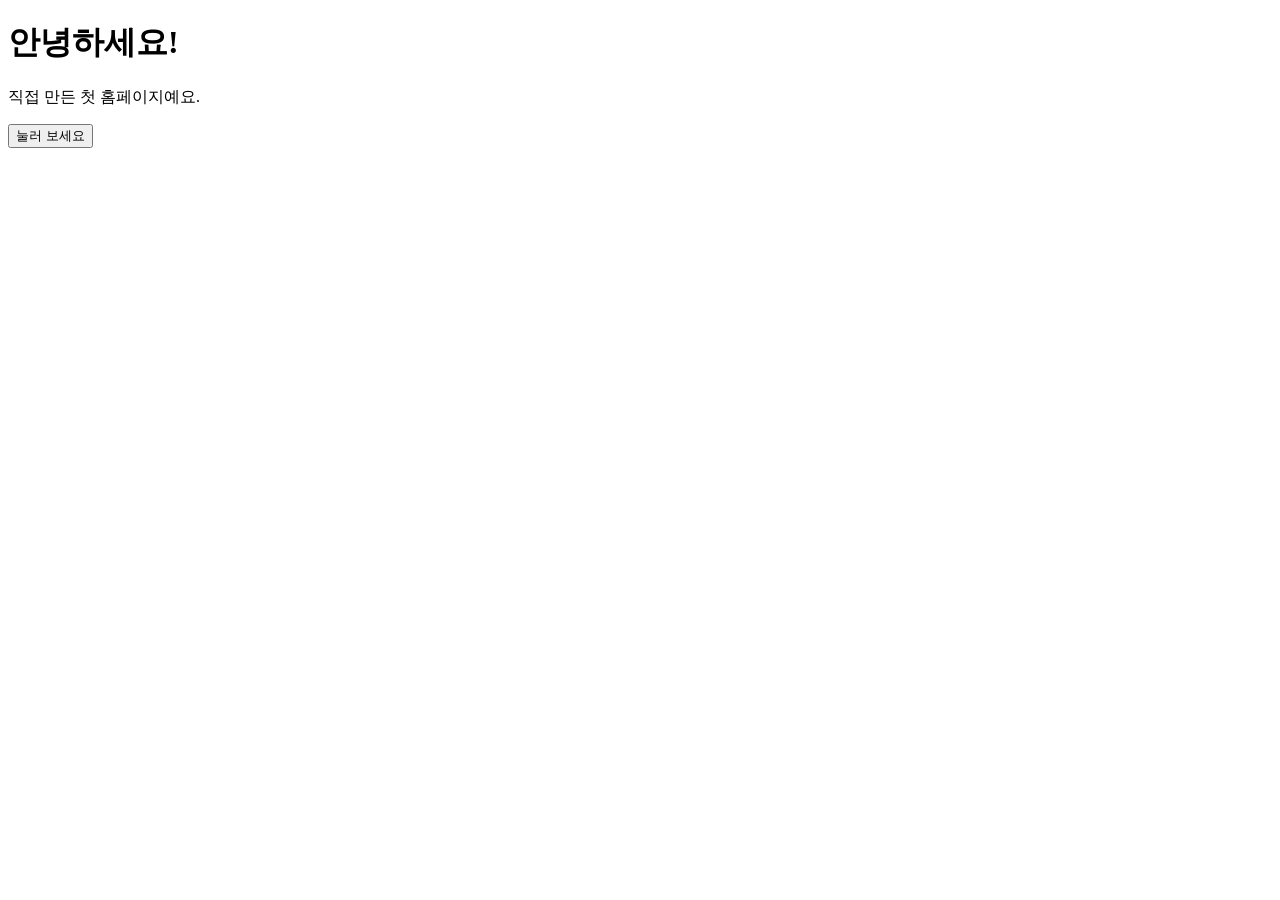
==== index.html @ 2c1e01d2 "Add initial homepage" ====
<!DOCTYPE html>
<html lang="ko">
<head>
  <meta charset="UTF-8">
  <meta name="viewport" content="width=device-width, initial-scale=1.0">
  <title>나의 첫 홈페이지</title>
</head>
<body>
  <h1>안녕하세요!</h1>
  <p>직접 만든 첫 홈페이지예요.</p>
  <button onclick="alert('반가워요!')">눌러 보세요</button>
</body>
</html>
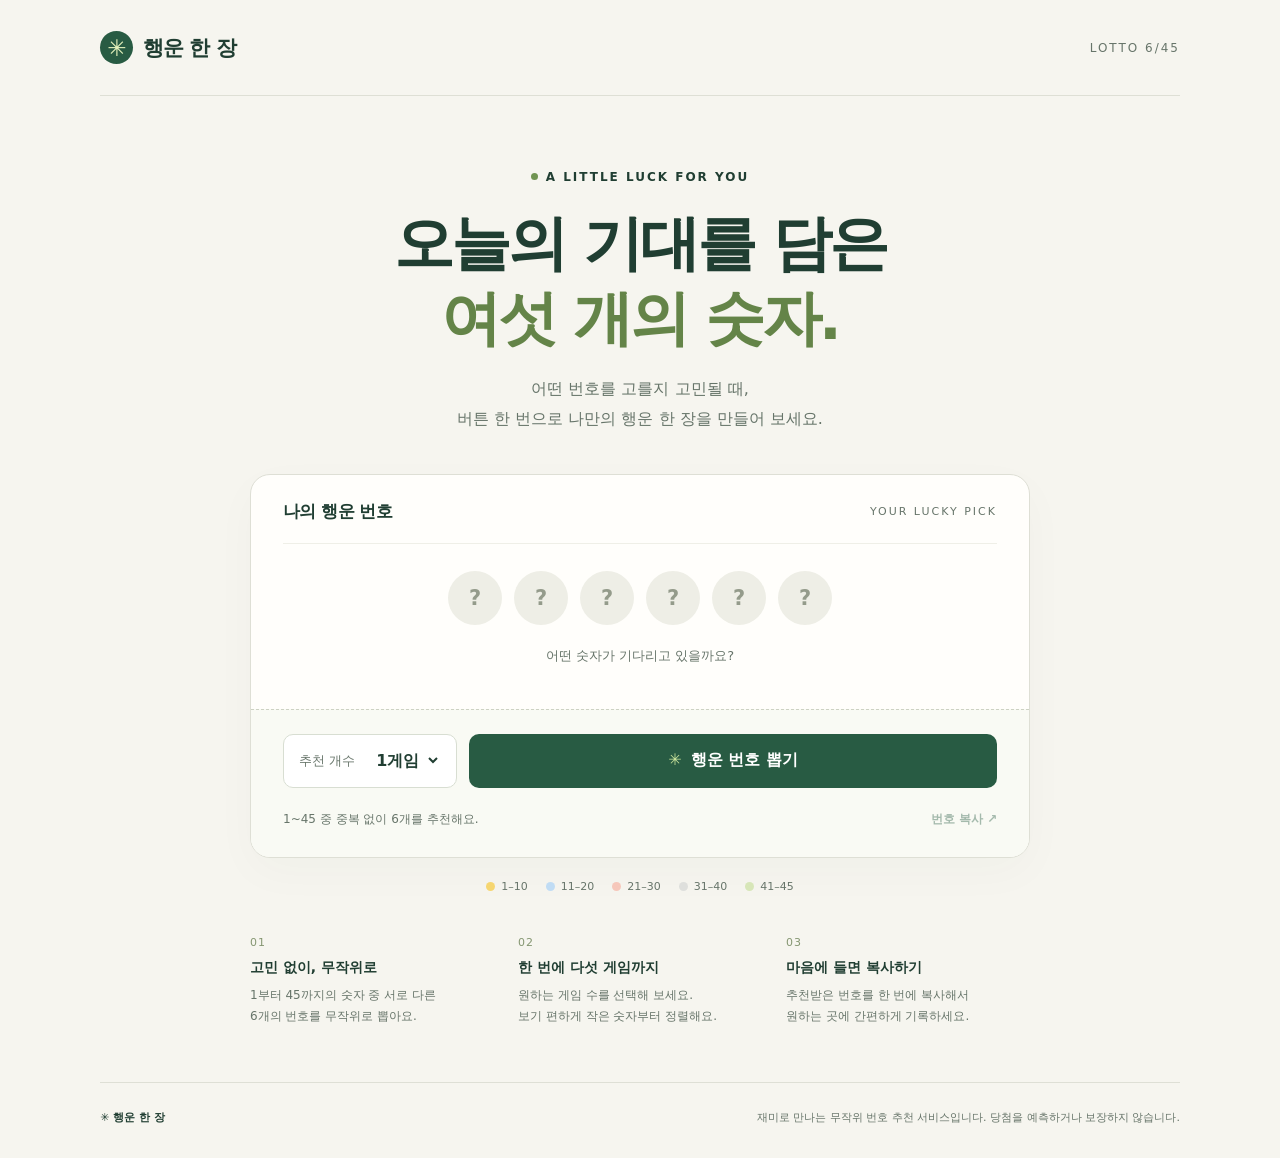
==== commit f2a9481c: "Build responsive lotto number generator" ====
--- a/index.html
+++ b/index.html
@@ -3,11 +3,204 @@
 <head>
   <meta charset="UTF-8">
   <meta name="viewport" content="width=device-width, initial-scale=1.0">
-  <title>나의 첫 홈페이지</title>
+  <meta name="theme-color" content="#f6f5ef">
+  <meta name="description" content="버튼 한 번으로 로또 6/45 번호를 무작위로 추천받으세요. 최대 5게임을 한 번에 만들고 복사할 수 있습니다.">
+  <title>행운 한 장 — 로또 번호 추천</title>
+  <style>
+    :root { color-scheme: light; --ink: #203e32; --muted: #67756a; --paper: #f6f5ef; --line: #dedfd5; --green: #285b43; }
+    * { box-sizing: border-box; }
+    body { margin: 0; background: var(--paper); color: var(--ink); font-family: "맑은 고딕", "Malgun Gothic", system-ui, sans-serif; }
+    button, select { font: inherit; }
+    button, a, select { -webkit-tap-highlight-color: transparent; }
+    button { cursor: pointer; }
+    a { color: inherit; }
+    :focus-visible { outline: 3px solid #c78122; outline-offset: 5px; }
+    .wrap { width: min(1080px, calc(100% - 48px)); margin: auto; }
+    header { height: 96px; display: flex; align-items: center; justify-content: space-between; border-bottom: 1px solid var(--line); }
+    .brand { display: flex; align-items: center; gap: 10px; text-decoration: none; font-weight: 800; font-size: 21px; letter-spacing: -1px; }
+    .brand-mark { display: grid; place-items: center; width: 33px; height: 33px; background: var(--green); color: #e4f2bb; border-radius: 50%; font-size: 23px; }
+    .header-note { color: var(--muted); font-size: 12px; letter-spacing: 2px; }
+    main { padding: 69px 0 54px; }
+    .hero { text-align: center; }
+    .eyebrow { display: inline-flex; gap: 8px; align-items: center; font-size: 12px; font-weight: 700; letter-spacing: 2px; }
+    .dot { width: 7px; height: 7px; border-radius: 50%; background: #719452; }
+    h1 { margin: 22px 0 18px; font-size: clamp(36px, 5.5vw, 60px); letter-spacing: -3px; line-height: 1.25; font-weight: 800; }
+    h1 span { color: #648448; }
+    .intro { margin: 0; color: var(--muted); font-size: 16px; line-height: 1.9; word-break: keep-all; }
+    .generator { max-width: 780px; margin: 39px auto 0; border: 1px solid var(--line); border-radius: 20px; background: #fffefb; box-shadow: 0 14px 45px #203e3207; overflow: hidden; }
+    .ticket-top { padding: 25px 32px 20px; display: flex; align-items: center; justify-content: space-between; gap: 12px; }
+    .ticket-top h2 { font-size: 17px; margin: 0; letter-spacing: -.6px; }
+    .ticket-label { font-size: 11px; letter-spacing: 2px; color: var(--muted); }
+    .ticket-body { padding: 0 32px 25px; }
+    .result-list { display: grid; gap: 12px; }
+    .game { display: flex; align-items: center; justify-content: center; gap: 23px; padding: 20px 0; border-top: 1px solid #efefe7; }
+    .game-label { font-size: 12px; color: var(--muted); white-space: nowrap; }
+    .balls { display: flex; justify-content: center; gap: 12px; }
+    .ball { width: 54px; height: 54px; border-radius: 50%; display: grid; place-items: center; font-size: 21px; font-weight: 800; font-variant-numeric: tabular-nums; box-shadow: inset 0 -3px 0 #0000000a; }
+    .yellow { background: #f6d671; color: #664600; }
+    .blue { background: #c0dcf4; color: #244d72; }
+    .red { background: #f6c7ba; color: #813e32; }
+    .gray { background: #dedfdc; color: #4f5850; }
+    .green { background: #d7e6b8; color: #405d26; }
+    .empty { padding: 27px 0 14px; border-top: 1px solid #efefe7; text-align: center; }
+    .empty .ball { background: #eeeee6; color: #949b8b; box-shadow: none; }
+    .empty p { color: var(--muted); font-size: 13px; margin: 22px 0 5px; }
+    .ticket-controls { position: relative; padding: 24px 32px; border-top: 1px dashed #cdd2c3; background: #f9faf4; }
+    .control-row { display: flex; gap: 12px; }
+    .select-wrap { display: flex; align-items: center; gap: 12px; padding: 0 15px; background: white; border: 1px solid #d8ded2; border-radius: 10px; }
+    .select-wrap label { font-size: 13px; color: var(--muted); white-space: nowrap; }
+    select { border: 0; padding: 15px 5px; color: var(--ink); background: white; font-weight: 700; cursor: pointer; }
+    .generate { flex: 1; min-height: 54px; border: 0; border-radius: 10px; background: var(--green); color: white; font-weight: 700; transition: background .15s, transform .15s; }
+    .generate:hover { background: #1c4632; }
+    .generate:active { transform: translateY(1px); }
+    .generate span { margin-right: 9px; color: #c9e49b; }
+    .result-footer { display: flex; align-items: center; justify-content: space-between; margin-top: 18px; min-height: 25px; gap: 12px; }
+    .status { margin: 0; font-size: 12px; color: var(--muted); }
+    .copy { border: 0; padding: 5px 0 5px 10px; color: var(--green); background: transparent; font-size: 12px; font-weight: 700; white-space: nowrap; }
+    .copy:disabled { opacity: .4; cursor: default; }
+    .legend { display: flex; justify-content: center; flex-wrap: wrap; gap: 18px; margin: 22px 0 0; padding: 0; list-style: none; }
+    .legend li { display: flex; align-items: center; gap: 6px; color: var(--muted); font-size: 11px; }
+    .swatch { width: 9px; height: 9px; border-radius: 50%; }
+    .notes { max-width: 780px; display: grid; grid-template-columns: repeat(3, 1fr); gap: 24px; margin: 43px auto 0; }
+    .note-number { display: block; color: #859671; font-size: 11px; letter-spacing: 1px; margin-bottom: 10px; }
+    .notes h3 { font-size: 14px; margin: 0 0 8px; }
+    .notes p { color: var(--muted); font-size: 12px; line-height: 1.8; margin: 0; word-break: keep-all; }
+    footer { border-top: 1px solid var(--line); padding: 25px 0 30px; display: flex; justify-content: space-between; gap: 16px; color: var(--muted); font-size: 11px; line-height: 1.8; }
+    footer p { margin: 0; }
+    .footer-brand { font-weight: 700; color: var(--ink); white-space: nowrap; }
+    @media (max-width: 600px) {
+      .wrap { width: calc(100% - 32px); }
+      header { height: 76px; }
+      .header-note { font-size: 10px; letter-spacing: 1px; }
+      main { padding: 44px 0 36px; }
+      h1 { letter-spacing: -2px; }
+      .intro { font-size: 14px; }
+      .generator { margin-top: 28px; }
+      .ticket-top { padding: 22px 18px 18px; }
+      .ticket-body { padding: 0 14px 20px; }
+      .ticket-controls { padding: 20px 18px; }
+      .game { flex-direction: column; gap: 12px; padding: 16px 0; }
+      .balls { gap: 8px; }
+      .ball { width: clamp(32px, 10vw, 46px); height: clamp(32px, 10vw, 46px); font-size: 18px; }
+      .control-row { flex-direction: column; }
+      .select-wrap { justify-content: space-between; }
+      .legend { gap: 12px; }
+      .notes { gap: 22px; grid-template-columns: 1fr; margin-top: 32px; }
+      .note-number { float: left; margin: 3px 14px 0 0; }
+      .notes p { padding-left: 29px; }
+      footer { flex-direction: column; gap: 7px; }
+    }
+  </style>
 </head>
 <body>
-  <h1>안녕하세요!</h1>
-  <p>직접 만든 첫 홈페이지예요.</p>
-  <button onclick="alert('반가워요!')">눌러 보세요</button>
+  <div class="wrap">
+    <header>
+      <a class="brand" href="./" aria-label="행운 한 장 홈"><span class="brand-mark" aria-hidden="true">✳</span>행운 한 장</a>
+      <span class="header-note">LOTTO 6/45</span>
+    </header>
+    <main>
+      <section class="hero" aria-labelledby="page-title">
+        <div class="eyebrow"><span class="dot" aria-hidden="true"></span>A LITTLE LUCK FOR YOU</div>
+        <h1 id="page-title">오늘의 기대를 담은<br><span>여섯 개의 숫자.</span></h1>
+        <p class="intro">어떤 번호를 고를지 고민될 때,<br>버튼 한 번으로 나만의 행운 한 장을 만들어 보세요.</p>
+      </section>
+      <section class="generator" aria-labelledby="ticket-title">
+        <div class="ticket-top"><h2 id="ticket-title">나의 행운 번호</h2><span class="ticket-label">YOUR LUCKY PICK</span></div>
+        <div class="ticket-body">
+          <div id="results" class="result-list">
+            <div class="empty">
+              <div class="balls" aria-hidden="true"><span class="ball">?</span><span class="ball">?</span><span class="ball">?</span><span class="ball">?</span><span class="ball">?</span><span class="ball">?</span></div>
+              <p>어떤 숫자가 기다리고 있을까요?</p>
+            </div>
+          </div>
+        </div>
+        <div class="ticket-controls">
+          <div class="control-row">
+            <div class="select-wrap"><label for="game-count">추천 개수</label><select id="game-count"><option value="1">1게임</option><option value="2">2게임</option><option value="3">3게임</option><option value="4">4게임</option><option value="5">5게임</option></select></div>
+            <button id="generate" class="generate" type="button"><span aria-hidden="true">✳</span><b id="generate-label">행운 번호 뽑기</b></button>
+          </div>
+          <div class="result-footer"><p id="status" class="status" role="status" aria-live="polite">1~45 중 중복 없이 6개를 추천해요.</p><button id="copy" class="copy" type="button" disabled>번호 복사 ↗</button></div>
+        </div>
+      </section>
+      <ul class="legend" aria-label="번호 구간별 색상"><li><span class="swatch yellow"></span>1–10</li><li><span class="swatch blue"></span>11–20</li><li><span class="swatch red"></span>21–30</li><li><span class="swatch gray"></span>31–40</li><li><span class="swatch green"></span>41–45</li></ul>
+      <section class="notes" aria-label="이용 안내">
+        <div><span class="note-number">01</span><h3>고민 없이, 무작위로</h3><p>1부터 45까지의 숫자 중 서로 다른<br>6개의 번호를 무작위로 뽑아요.</p></div>
+        <div><span class="note-number">02</span><h3>한 번에 다섯 게임까지</h3><p>원하는 게임 수를 선택해 보세요.<br>보기 편하게 작은 숫자부터 정렬해요.</p></div>
+        <div><span class="note-number">03</span><h3>마음에 들면 복사하기</h3><p>추천받은 번호를 한 번에 복사해서<br>원하는 곳에 간편하게 기록하세요.</p></div>
+      </section>
+      <noscript><p>번호를 추천받으려면 브라우저에서 JavaScript를 활성화해 주세요.</p></noscript>
+    </main>
+    <footer><p class="footer-brand">✳ 행운 한 장</p><p>재미로 만나는 무작위 번호 추천 서비스입니다. 당첨을 예측하거나 보장하지 않습니다.</p></footer>
+  </div>
+  <script>
+    const results = document.getElementById('results');
+    const status = document.getElementById('status');
+    const copyButton = document.getElementById('copy');
+    let games = [];
+
+    function randomInt(max) {
+      const range = 0x100000000;
+      const limit = range - (range % max);
+      const buffer = new Uint32Array(1);
+      do { crypto.getRandomValues(buffer); } while (buffer[0] >= limit);
+      return buffer[0] % max;
+    }
+
+    function createGame() {
+      const pool = Array.from({ length: 45 }, (_, index) => index + 1);
+      for (let index = 0; index < 6; index++) {
+        const pick = index + randomInt(pool.length - index);
+        [pool[index], pool[pick]] = [pool[pick], pool[index]];
+      }
+      return pool.slice(0, 6).sort((a, b) => a - b);
+    }
+
+    function ballColor(number) {
+      return ['yellow', 'blue', 'red', 'gray', 'green'][Math.floor((number - 1) / 10)];
+    }
+
+    document.getElementById('generate').addEventListener('click', () => {
+      const count = Number(document.getElementById('game-count').value);
+      games = Array.from({ length: count }, createGame);
+      results.replaceChildren();
+      games.forEach((numbers, index) => {
+        const row = document.createElement('div');
+        row.className = 'game';
+        const label = document.createElement('span');
+        label.className = 'game-label';
+        label.textContent = `GAME ${String(index + 1).padStart(2, '0')}`;
+        const balls = document.createElement('div');
+        balls.className = 'balls';
+        balls.setAttribute('role', 'group');
+        balls.setAttribute('aria-label', `${index + 1}게임 번호`);
+        numbers.forEach(number => {
+          const ball = document.createElement('span');
+          ball.className = `ball ${ballColor(number)}`;
+          ball.textContent = number;
+          balls.append(ball);
+        });
+        row.append(label, balls);
+        results.append(row);
+      });
+      copyButton.disabled = false;
+      document.getElementById('generate-label').textContent = '새로운 번호 뽑기';
+      status.textContent = `${count}게임의 행운 번호가 준비됐어요.`;
+    });
+
+    copyButton.addEventListener('click', async () => {
+      const text = games.map((numbers, index) => `${index + 1}게임: ${numbers.join(', ')}`).join('\n');
+      try {
+        await navigator.clipboard.writeText(text);
+        status.textContent = '번호를 복사했어요. 원하는 곳에 붙여 넣으세요!';
+      } catch {
+        status.textContent = '자동 복사를 사용할 수 없어요. 번호를 선택해 복사해 주세요.';
+        const selection = window.getSelection();
+        const range = document.createRange();
+        range.selectNodeContents(results);
+        selection.removeAllRanges();
+        selection.addRange(range);
+      }
+    });
+  </script>
 </body>
-</html>+</html>
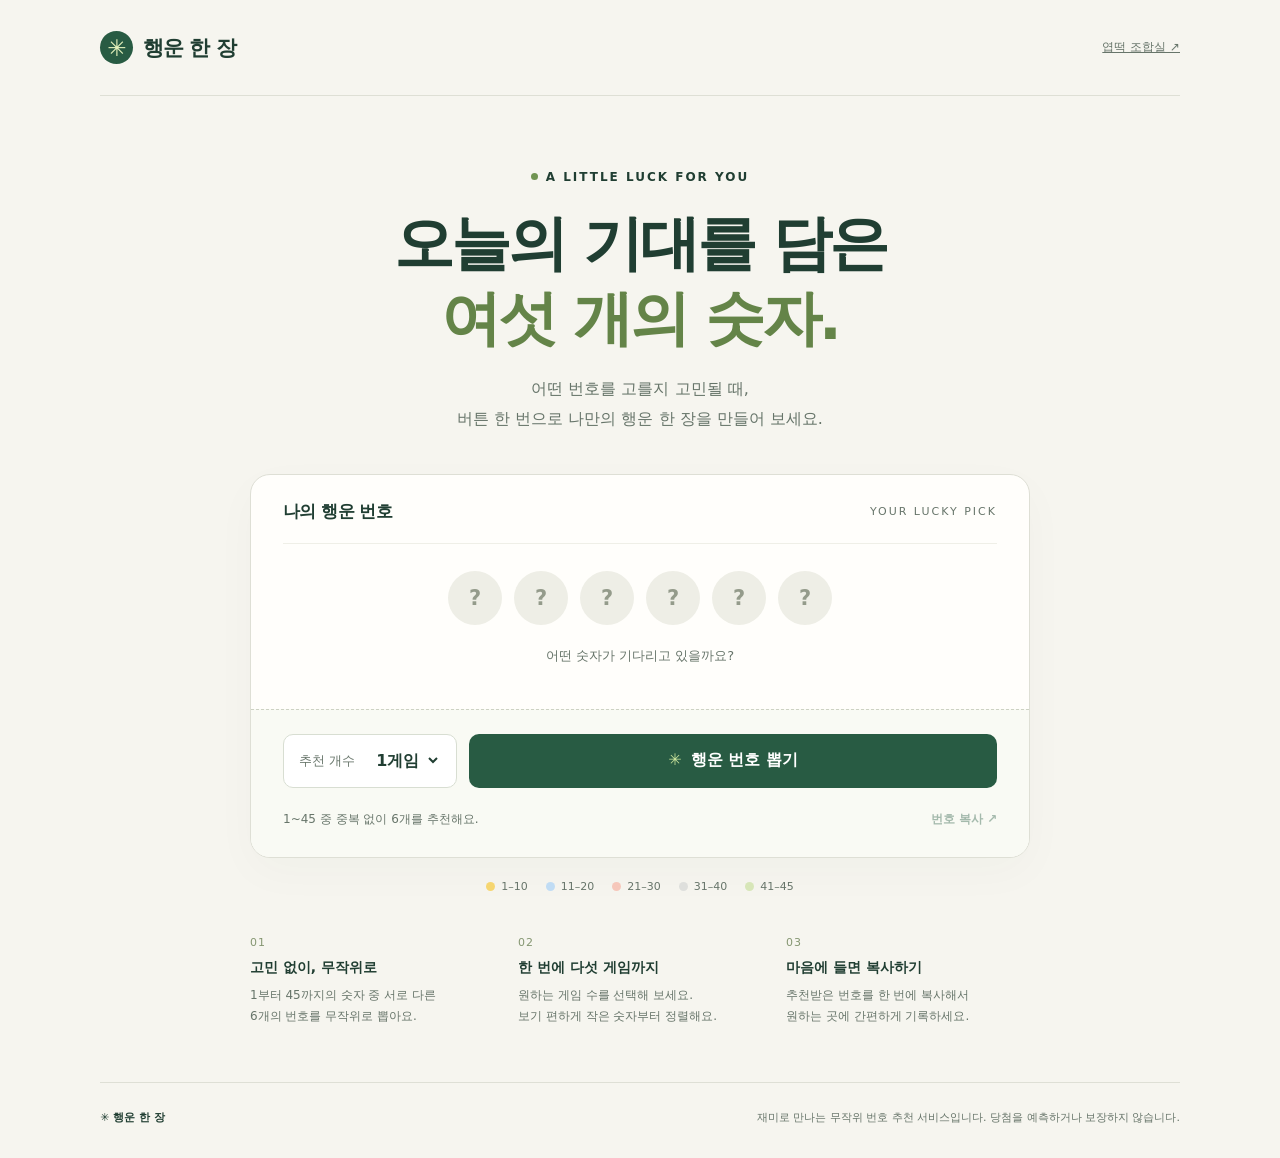
==== commit 46865234: "Add Yupdduk menu and combination builder" ====
--- a/index.html
+++ b/index.html
@@ -96,7 +96,7 @@
   <div class="wrap">
     <header>
       <a class="brand" href="./" aria-label="행운 한 장 홈"><span class="brand-mark" aria-hidden="true">✳</span>행운 한 장</a>
-      <span class="header-note">LOTTO 6/45</span>
+      <a class="header-note" href="yup-combo.html" style="letter-spacing: 0;">엽떡 조합실 ↗</a>
     </header>
     <main>
       <section class="hero" aria-labelledby="page-title">
